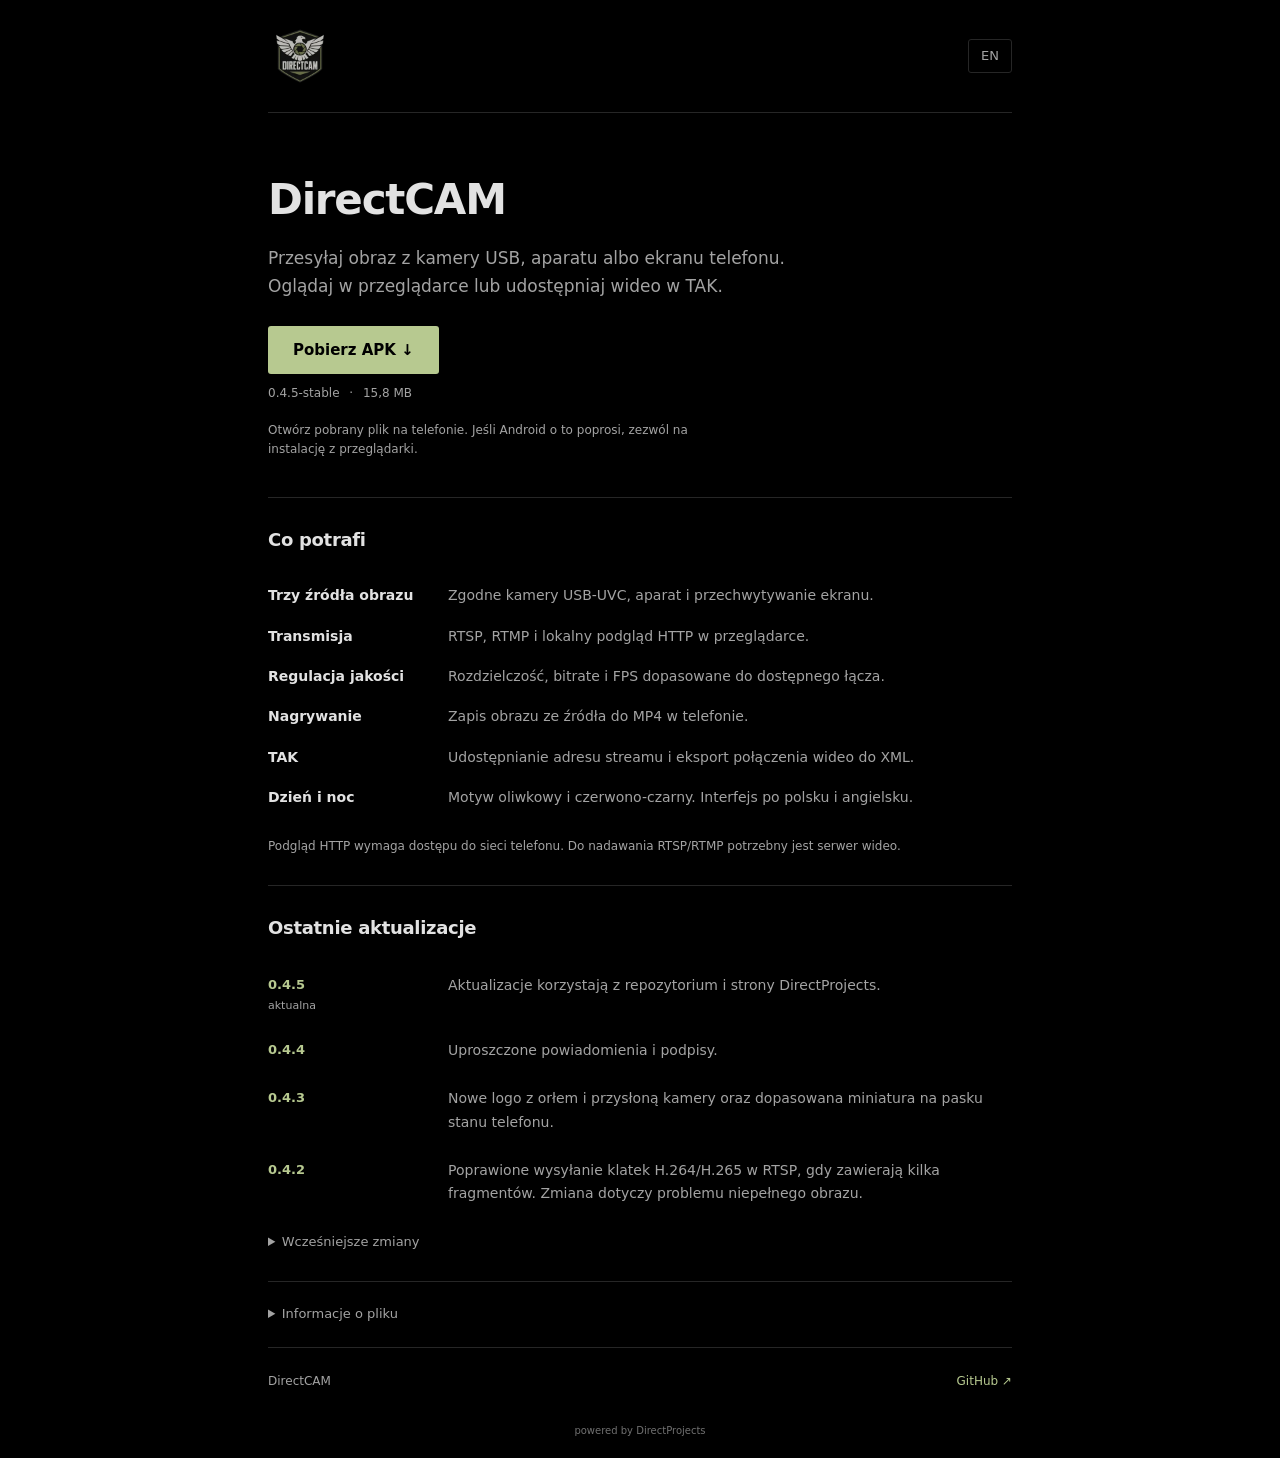
==== docs/index.html @ a18815ac "Add files via upload" ====
<!doctype html>
<html lang="pl">
<head>
  <meta charset="utf-8">
  <meta name="viewport" content="width=device-width, initial-scale=1">
  <meta name="theme-color" content="#000000">
  <meta name="description" content="DirectCAM na Androida. Transmisja obrazu z kamery USB, aparatu i ekranu telefonu. Pobierz aplikację i sprawdź ostatnie zmiany.">
  <link rel="canonical" href="https://directprojects.github.io/DirectCAM/">
  <link rel="icon" href="logo.webp" type="image/webp">
  <link rel="stylesheet" href="style.css">
  <title>DirectCAM</title>
</head>
<body>
  <header>
    <a class="brand" href="#"><img src="logo.webp" width="64" height="64" alt=""><span></span></a>
    <button id="language" type="button" aria-label="Switch to English">EN</button>
  </header>
  <main>
    <section class="intro" aria-labelledby="intro-title">
      <p class="eyebrow"></p>
      <h1 id="intro-title" data-en="DirectCAM">DirectCAM<br></h1>
      <p class="summary" data-en="Stream from a USB camera, your rear camera or your screen. Watch in a browser or share the video with TAK.">Przesyłaj obraz z kamery USB, aparatu albo ekranu telefonu. Oglądaj w przeglądarce lub udostępniaj wideo w TAK.</p>
      <a class="download" href="downloads/DirectCAM-0.4.5-stable.apk" download data-en="Download APK ↓">Pobierz APK ↓</a>
      <p class="meta">0.4.5-stable <span>·</span> 15,8 MB</p>
      <p class="install" data-en="Open the downloaded file on your phone. If Android asks, allow installation from your browser.">Otwórz pobrany plik na telefonie. Jeśli Android o to poprosi, zezwól na instalację z przeglądarki.</p>
    </section>

    <section aria-labelledby="features-title">
      <h2 id="features-title" data-en="What it does">Co potrafi</h2>
      <ul class="features">
        <li><strong data-en="Three video sources">Trzy źródła obrazu</strong><span data-en="Compatible USB-UVC cameras, rear camera and screen capture.">Zgodne kamery USB-UVC, aparat i przechwytywanie ekranu.</span></li>
        <li><strong data-en="Streaming">Transmisja</strong><span data-en="RTSP, RTMP and local HTTP preview in a browser.">RTSP, RTMP i lokalny podgląd HTTP w przeglądarce.</span></li>
        <li><strong data-en="Adjustable quality">Regulacja jakości</strong><span data-en="Resolution, bitrate and FPS settings for different connections.">Rozdzielczość, bitrate i FPS dopasowane do dostępnego łącza.</span></li>
        <li><strong data-en="Recording">Nagrywanie</strong><span data-en="Save source video to MP4 on your phone. Audio is off by default.">Zapis obrazu ze źródła do MP4 w telefonie.</span></li>
        <li><strong>TAK</strong><span data-en="Share the stream URL or export a video connection as XML.">Udostępnianie adresu streamu i eksport połączenia wideo do XML.</span></li>
        <li><strong data-en="Day and night">Dzień i noc</strong><span data-en="Olive and red-black themes. Polish and English interface.">Motyw oliwkowy i czerwono-czarny. Interfejs po polsku i angielsku.</span></li>
      </ul>
      <p class="note" data-en="HTTP viewers need network access to the phone. RTSP/RTMP streaming requires a video server.">Podgląd HTTP wymaga dostępu do sieci telefonu. Do nadawania RTSP/RTMP potrzebny jest serwer wideo.</p>
    </section>

    <section aria-labelledby="updates-title">
      <h2 id="updates-title" data-en="Recent updates">Ostatnie aktualizacje</h2>
      <article class="update"><h3>0.4.5 <span data-en="current">aktualna</span></h3><p data-en="Update checks now use the DirectProjects repository and website.">Aktualizacje korzystają z repozytorium i strony DirectProjects.</p></article>
      <article class="update"><h3>0.4.4</h3><p data-en="Simpler notifications and labels.">Uproszczone powiadomienia i podpisy.</p></article>
      <article class="update"><h3>0.4.3</h3><p data-en="New eagle and camera-aperture logo, plus a small matching status-bar icon.">Nowe logo z orłem i przysłoną kamery oraz dopasowana miniatura na pasku stanu telefonu.</p></article>
      <article class="update"><h3>0.4.2</h3><p data-en="Fixed RTSP packetization for H.264/H.265 frames containing multiple NAL units. The change addresses incomplete video frames.">Poprawione wysyłanie klatek H.264/H.265 w RTSP, gdy zawierają kilka fragmentów. Zmiana dotyczy problemu niepełnego obrazu.</p></article>
      <details class="older"><summary data-en="Earlier changes">Wcześniejsze zmiany</summary>
        <article class="update"><h3>0.4.1</h3><p data-en="Keep rear-camera orientation when the screen locks. TAK names follow the stream path, e.g. DirectCAM [stream1].">Zachowanie orientacji tylnej kamery po blokadzie ekranu. Nazwy w TAK zgodne ze ścieżką streamu, np. DirectCAM [stream1].</p></article>
        <article class="update"><h3>0.4.0</h3><p data-en="Browser preview with rotation, fullscreen and a quality-request button. Audio warning before streaming, a simpler interface and update checks.">Podgląd w przeglądarce z obrotem, pełnym ekranem i prośbą o lepszą jakość. Ostrzeżenie przed nadawaniem z dźwiękiem, uproszczony interfejs i sprawdzanie aktualizacji.</p></article>
      </details>
    </section>

    <details class="verification"><summary data-en="File details">Informacje o pliku</summary>
      <p>SHA-256</p><code>ff8d3329cf555292521db1cacf293e5ff6663a9e476c6faba5bb78098857b2be</code>
      <p><a href="https://www.virustotal.com/gui/file/ff8d3329cf555292521db1cacf293e5ff6663a9e476c6faba5bb78098857b2be" target="_blank" rel="noopener noreferrer" data-en="Check this file on VirusTotal ↗">Sprawdź plik w VirusTotal ↗</a></p>
      <p class="note" data-en="A scan result for this new version has not been verified.">Wynik skanu tej wersji został zweryfikowany.</p>
    </details>
  </main>
  <footer><span>DirectCAM</span><a href="https://github.com/directprojects/DirectCAM">GitHub ↗</a></footer>
  <p class="powered-by">powered by DirectProjects</p>
  <script src="app.js" defer></script>
</body>
</html>
---- docs/style.css ----
:root{color-scheme:dark;--bg:#000000;--text:#e2e2e2;--muted:#a3a3a3;--green:#b7c990;--line:#262626}
*{box-sizing:border-box}
html{background:var(--bg);font-family:system-ui,-apple-system,"Segoe UI",sans-serif;line-height:1.6;color:var(--text)}
body{max-width:800px;margin:0 auto;padding:0 28px}
a{color:var(--green);text-underline-offset:4px}
a:hover{color:#e0edc7}
button,a,summary{-webkit-tap-highlight-color:transparent}
:focus-visible{outline:2px solid var(--green);outline-offset:5px}
header{display:flex;align-items:center;justify-content:space-between;padding:24px 0;border-bottom:1px solid var(--line)}
.brand{display:flex;align-items:center;gap:14px;text-decoration:none;color:var(--text);font-size:20px;font-weight:650;letter-spacing:-.4px}
.brand img{display:block;object-fit:contain}
button{font:inherit;font-size:13px;color:var(--muted);background:none;border:1px solid var(--line);padding:6px 12px;cursor:pointer;border-radius:3px}
button:hover{border-color:var(--green);color:var(--green)}
.intro{padding:48px 0 38px}
.eyebrow{font-size:11px;letter-spacing:1.8px;color:var(--green);margin:0 0 14px}
h1{font-size:clamp(29px,5vw,42px);line-height:1.2;letter-spacing:-1.2px;font-weight:650;margin:0 0 20px;max-width:590px;text-wrap:balance}
.summary{max-width:570px;font-size:17px;color:var(--muted);margin:0 0 26px}
.download{display:inline-block;background:var(--green);color:var(--bg);padding:12px 25px;border-radius:3px;text-decoration:none;font-weight:650;font-size:15px}
.download:hover{background:#ccdaa9;color:var(--bg)}
.meta{font-size:12px;color:var(--muted);margin:10px 0}.meta span{padding:0 6px}
.install{font-size:12px;color:var(--muted);max-width:470px;margin:18px 0 0}
section+section{border-top:1px solid var(--line);padding:28px 0}
h2{font-size:18px;font-weight:600;margin:0 0 20px;letter-spacing:-.3px}
.features{list-style:none;padding:0;margin:0}
.features li{display:grid;grid-template-columns:160px 1fr;gap:20px;padding:9px 0;font-size:14px}
.features strong{font-weight:550;color:var(--text)}
.features span,.update p{color:var(--muted)}
.note{font-size:12px;color:var(--muted);margin:20px 0 0}
.update{display:grid;grid-template-columns:160px 1fr;gap:20px;padding:12px 0}
.update h3{font-size:13px;font-weight:600;color:var(--green);margin:0;line-height:1.7}
.update h3 span{display:block;font-size:11px;font-weight:400;color:var(--muted)}
.update p{font-size:14px;line-height:1.7;margin:0}
summary{cursor:pointer;color:var(--muted);font-size:13px;width:fit-content}
summary:hover{color:var(--green)}
.older{margin-top:14px}.older[open] summary{margin-bottom:12px}
.verification{border-top:1px solid var(--line);padding:22px 0;font-size:12px}
.verification p{margin:14px 0 6px}.verification code{display:block;overflow-wrap:anywhere;font-size:11px;color:var(--muted)}
footer{border-top:1px solid var(--line);display:flex;justify-content:space-between;padding:24px 0 32px;font-size:12px;color:var(--muted)}
footer a{text-decoration:none}
@media(max-width:520px){body{padding:0 22px}header{padding:18px 0}.brand img{width:48px;height:48px}.intro{padding:36px 0 30px}.summary{font-size:15px}.features li{display:block;padding:10px 0}.features strong{display:block;margin-bottom:2px}.update{grid-template-columns:64px 1fr;gap:14px}h1{letter-spacing:-.8px}}
.powered-by{margin:0 0 20px;text-align:center;font-size:10px;line-height:1.5;color:#707070;font-weight:400}
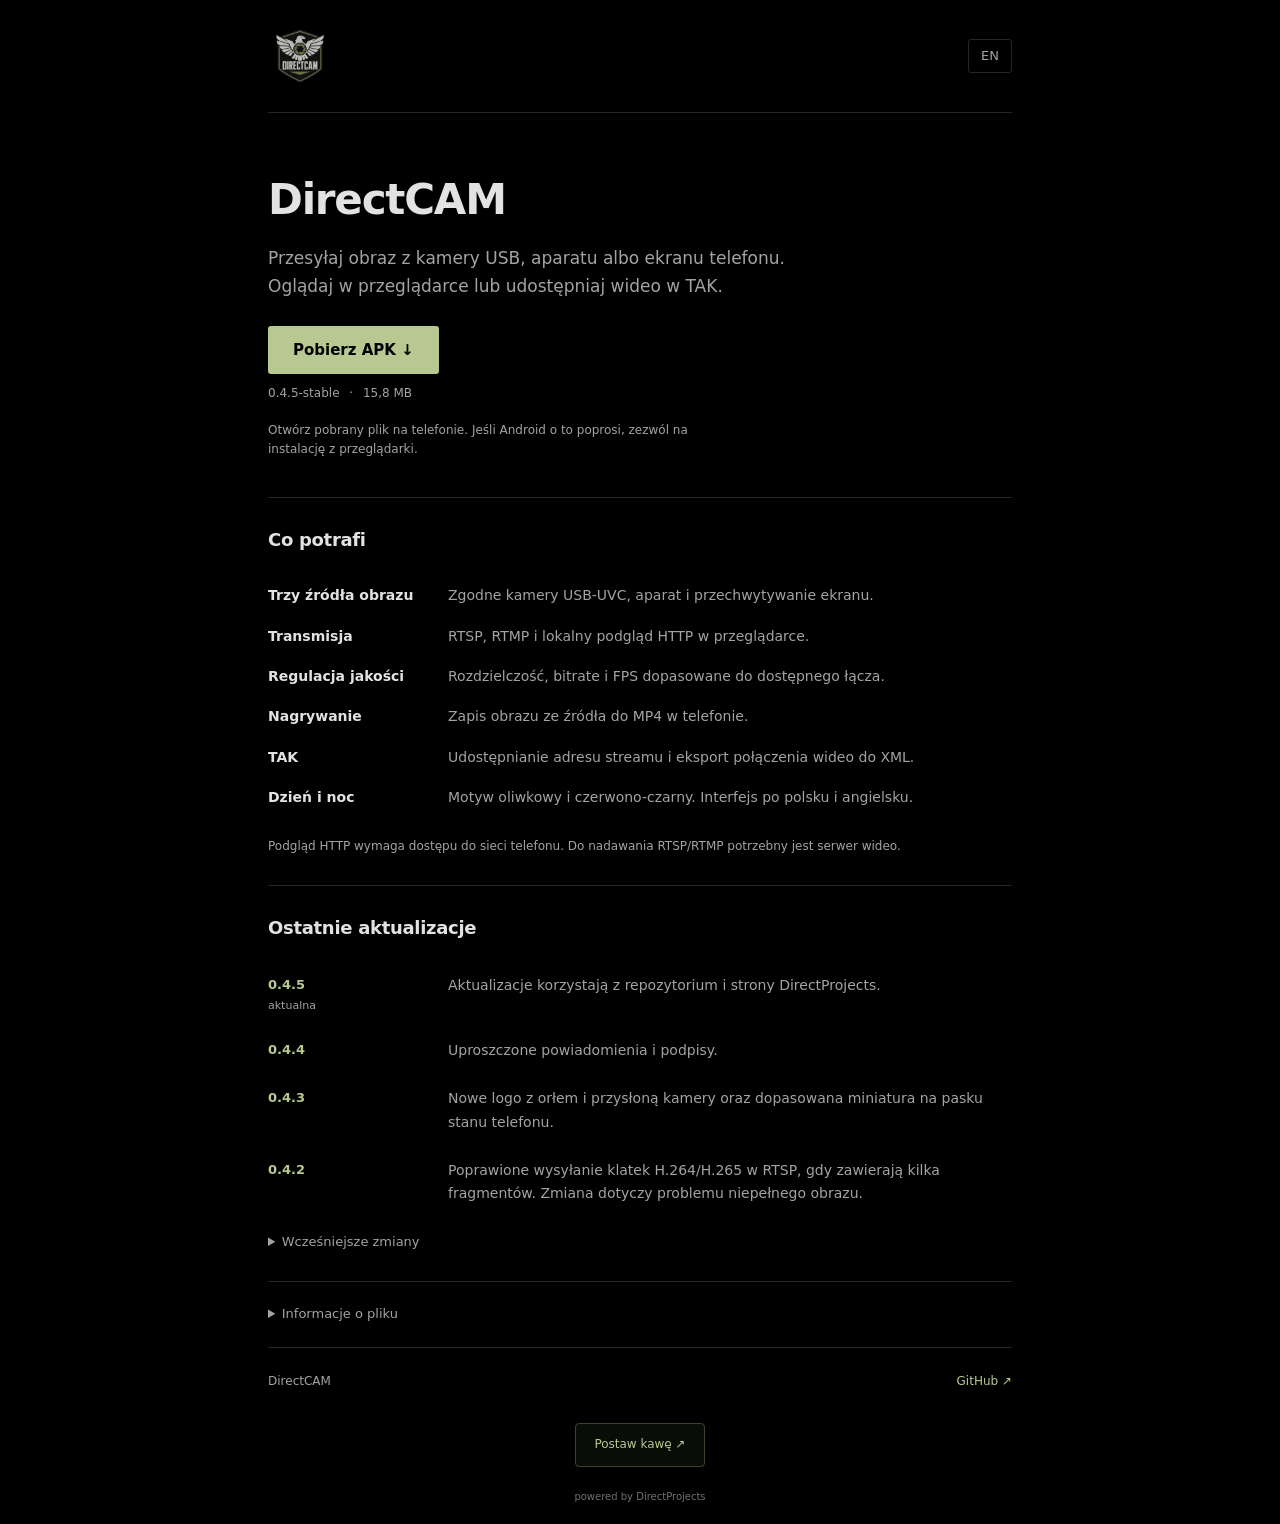
==== commit 8d1f0f2b: "Add files via upload" ====
--- a/docs/index.html
+++ b/docs/index.html
@@ -57,6 +57,7 @@
     </details>
   </main>
   <footer><span>DirectCAM</span><a href="https://github.com/directprojects/DirectCAM">GitHub ↗</a></footer>
+  <div class="support"><a class="coffee-link" href="https://buycoffee.to/directprojects" target="_blank" rel="noopener noreferrer" data-en="Buy me a coffee ↗">Postaw kawę ↗</a></div>
   <p class="powered-by">powered by DirectProjects</p>
   <script src="app.js" defer></script>
 </body>
--- a/docs/style.css
+++ b/docs/style.css
@@ -39,3 +39,7 @@
 footer a{text-decoration:none}
 @media(max-width:520px){body{padding:0 22px}header{padding:18px 0}.brand img{width:48px;height:48px}.intro{padding:36px 0 30px}.summary{font-size:15px}.features li{display:block;padding:10px 0}.features strong{display:block;margin-bottom:2px}.update{grid-template-columns:64px 1fr;gap:14px}h1{letter-spacing:-.8px}}
 .powered-by{margin:0 0 20px;text-align:center;font-size:10px;line-height:1.5;color:#707070;font-weight:400}
+.support{text-align:center;margin:0 0 22px}
+.coffee-link{display:inline-flex;align-items:center;justify-content:center;min-height:44px;padding:0 18px;border:1px solid #39432e;border-radius:4px;color:var(--green);background:#090c07;font-size:12px;text-decoration:none}
+.coffee-link:hover{background:#141b0e;border-color:var(--green)}
+.coffee-link:focus-visible{outline:2px solid var(--green);outline-offset:4px}
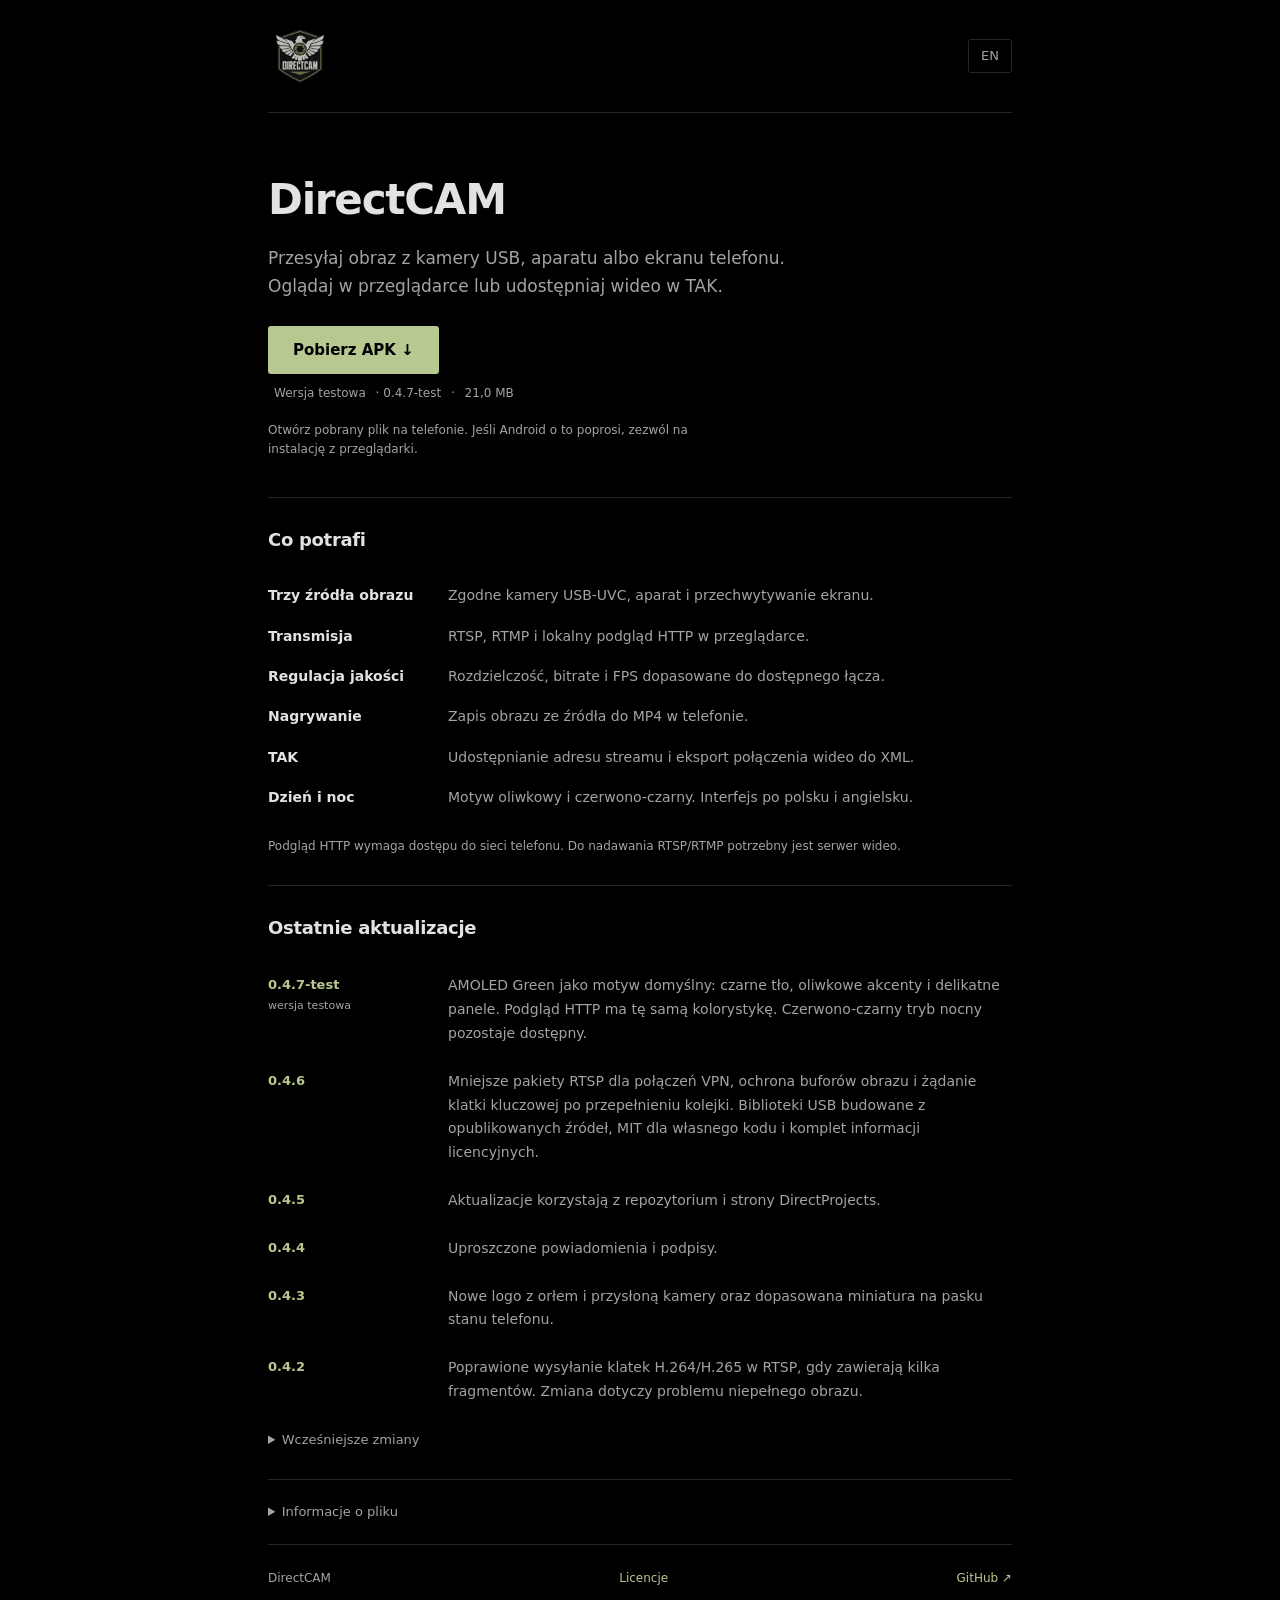
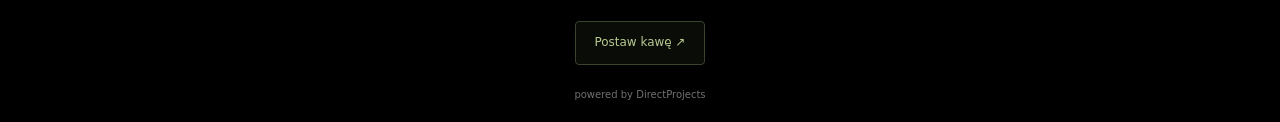
==== commit 9fccc5dc: "Add files via upload" ====
--- a/docs/index.html
+++ b/docs/index.html
@@ -1,64 +1,66 @@
-<!doctype html>
-<html lang="pl">
-<head>
-  <meta charset="utf-8">
-  <meta name="viewport" content="width=device-width, initial-scale=1">
-  <meta name="theme-color" content="#000000">
-  <meta name="description" content="DirectCAM na Androida. Transmisja obrazu z kamery USB, aparatu i ekranu telefonu. Pobierz aplikację i sprawdź ostatnie zmiany.">
-  <link rel="canonical" href="https://directprojects.github.io/DirectCAM/">
-  <link rel="icon" href="logo.webp" type="image/webp">
-  <link rel="stylesheet" href="style.css">
-  <title>DirectCAM</title>
-</head>
-<body>
-  <header>
-    <a class="brand" href="#"><img src="logo.webp" width="64" height="64" alt=""><span></span></a>
-    <button id="language" type="button" aria-label="Switch to English">EN</button>
-  </header>
-  <main>
-    <section class="intro" aria-labelledby="intro-title">
-      <p class="eyebrow"></p>
-      <h1 id="intro-title" data-en="DirectCAM">DirectCAM<br></h1>
-      <p class="summary" data-en="Stream from a USB camera, your rear camera or your screen. Watch in a browser or share the video with TAK.">Przesyłaj obraz z kamery USB, aparatu albo ekranu telefonu. Oglądaj w przeglądarce lub udostępniaj wideo w TAK.</p>
-      <a class="download" href="downloads/DirectCAM-0.4.5-stable.apk" download data-en="Download APK ↓">Pobierz APK ↓</a>
-      <p class="meta">0.4.5-stable <span>·</span> 15,8 MB</p>
-      <p class="install" data-en="Open the downloaded file on your phone. If Android asks, allow installation from your browser.">Otwórz pobrany plik na telefonie. Jeśli Android o to poprosi, zezwól na instalację z przeglądarki.</p>
-    </section>
-
-    <section aria-labelledby="features-title">
-      <h2 id="features-title" data-en="What it does">Co potrafi</h2>
-      <ul class="features">
-        <li><strong data-en="Three video sources">Trzy źródła obrazu</strong><span data-en="Compatible USB-UVC cameras, rear camera and screen capture.">Zgodne kamery USB-UVC, aparat i przechwytywanie ekranu.</span></li>
-        <li><strong data-en="Streaming">Transmisja</strong><span data-en="RTSP, RTMP and local HTTP preview in a browser.">RTSP, RTMP i lokalny podgląd HTTP w przeglądarce.</span></li>
-        <li><strong data-en="Adjustable quality">Regulacja jakości</strong><span data-en="Resolution, bitrate and FPS settings for different connections.">Rozdzielczość, bitrate i FPS dopasowane do dostępnego łącza.</span></li>
-        <li><strong data-en="Recording">Nagrywanie</strong><span data-en="Save source video to MP4 on your phone. Audio is off by default.">Zapis obrazu ze źródła do MP4 w telefonie.</span></li>
-        <li><strong>TAK</strong><span data-en="Share the stream URL or export a video connection as XML.">Udostępnianie adresu streamu i eksport połączenia wideo do XML.</span></li>
-        <li><strong data-en="Day and night">Dzień i noc</strong><span data-en="Olive and red-black themes. Polish and English interface.">Motyw oliwkowy i czerwono-czarny. Interfejs po polsku i angielsku.</span></li>
-      </ul>
-      <p class="note" data-en="HTTP viewers need network access to the phone. RTSP/RTMP streaming requires a video server.">Podgląd HTTP wymaga dostępu do sieci telefonu. Do nadawania RTSP/RTMP potrzebny jest serwer wideo.</p>
-    </section>
-
-    <section aria-labelledby="updates-title">
-      <h2 id="updates-title" data-en="Recent updates">Ostatnie aktualizacje</h2>
-      <article class="update"><h3>0.4.5 <span data-en="current">aktualna</span></h3><p data-en="Update checks now use the DirectProjects repository and website.">Aktualizacje korzystają z repozytorium i strony DirectProjects.</p></article>
-      <article class="update"><h3>0.4.4</h3><p data-en="Simpler notifications and labels.">Uproszczone powiadomienia i podpisy.</p></article>
-      <article class="update"><h3>0.4.3</h3><p data-en="New eagle and camera-aperture logo, plus a small matching status-bar icon.">Nowe logo z orłem i przysłoną kamery oraz dopasowana miniatura na pasku stanu telefonu.</p></article>
-      <article class="update"><h3>0.4.2</h3><p data-en="Fixed RTSP packetization for H.264/H.265 frames containing multiple NAL units. The change addresses incomplete video frames.">Poprawione wysyłanie klatek H.264/H.265 w RTSP, gdy zawierają kilka fragmentów. Zmiana dotyczy problemu niepełnego obrazu.</p></article>
-      <details class="older"><summary data-en="Earlier changes">Wcześniejsze zmiany</summary>
-        <article class="update"><h3>0.4.1</h3><p data-en="Keep rear-camera orientation when the screen locks. TAK names follow the stream path, e.g. DirectCAM [stream1].">Zachowanie orientacji tylnej kamery po blokadzie ekranu. Nazwy w TAK zgodne ze ścieżką streamu, np. DirectCAM [stream1].</p></article>
-        <article class="update"><h3>0.4.0</h3><p data-en="Browser preview with rotation, fullscreen and a quality-request button. Audio warning before streaming, a simpler interface and update checks.">Podgląd w przeglądarce z obrotem, pełnym ekranem i prośbą o lepszą jakość. Ostrzeżenie przed nadawaniem z dźwiękiem, uproszczony interfejs i sprawdzanie aktualizacji.</p></article>
-      </details>
-    </section>
-
-    <details class="verification"><summary data-en="File details">Informacje o pliku</summary>
-      <p>SHA-256</p><code>ff8d3329cf555292521db1cacf293e5ff6663a9e476c6faba5bb78098857b2be</code>
-      <p><a href="https://www.virustotal.com/gui/file/ff8d3329cf555292521db1cacf293e5ff6663a9e476c6faba5bb78098857b2be" target="_blank" rel="noopener noreferrer" data-en="Check this file on VirusTotal ↗">Sprawdź plik w VirusTotal ↗</a></p>
-      <p class="note" data-en="A scan result for this new version has not been verified.">Wynik skanu tej wersji został zweryfikowany.</p>
-    </details>
-  </main>
-  <footer><span>DirectCAM</span><a href="https://github.com/directprojects/DirectCAM">GitHub ↗</a></footer>
-  <div class="support"><a class="coffee-link" href="https://buycoffee.to/directprojects" target="_blank" rel="noopener noreferrer" data-en="Buy me a coffee ↗">Postaw kawę ↗</a></div>
-  <p class="powered-by">powered by DirectProjects</p>
-  <script src="app.js" defer></script>
-</body>
-</html>
+<!doctype html>
+<html lang="pl">
+<head>
+  <meta charset="utf-8">
+  <meta name="viewport" content="width=device-width, initial-scale=1">
+  <meta name="theme-color" content="#000000">
+  <meta name="description" content="DirectCAM na Androida. Transmisja obrazu z kamery USB, aparatu i ekranu telefonu. Pobierz aplikację i sprawdź ostatnie zmiany.">
+  <link rel="canonical" href="https://directprojects.github.io/DirectCAM/">
+  <link rel="icon" href="logo.webp" type="image/webp">
+  <link rel="stylesheet" href="style.css">
+  <title>DirectCAM</title>
+</head>
+<body>
+  <header>
+    <a class="brand" href="#"><img src="logo.webp" width="64" height="64" alt=""><span></span></a>
+    <button id="language" type="button" aria-label="Switch to English">EN</button>
+  </header>
+  <main>
+    <section class="intro" aria-labelledby="intro-title">
+      <p class="eyebrow"></p>
+      <h1 id="intro-title" data-en="DirectCAM">DirectCAM<br></h1>
+      <p class="summary" data-en="Stream from a USB camera, your rear camera or your screen. Watch in a browser or share the video with TAK.">Przesyłaj obraz z kamery USB, aparatu albo ekranu telefonu. Oglądaj w przeglądarce lub udostępniaj wideo w TAK.</p>
+      <a class="download" href="https://github.com/directprojects/DirectCAM/releases/download/v0.4.7-test/DirectCAM-0.4.7-test.apk" data-en="Download APK ↓">Pobierz APK ↓</a>
+      <p class="meta"><span data-en="Test release">Wersja testowa</span> · 0.4.7-test <span>·</span> 21,0 MB</p>
+      <p class="install" data-en="Open the downloaded file on your phone. If Android asks, allow installation from your browser.">Otwórz pobrany plik na telefonie. Jeśli Android o to poprosi, zezwól na instalację z przeglądarki.</p>
+    </section>
+
+    <section aria-labelledby="features-title">
+      <h2 id="features-title" data-en="What it does">Co potrafi</h2>
+      <ul class="features">
+        <li><strong data-en="Three video sources">Trzy źródła obrazu</strong><span data-en="Compatible USB-UVC cameras, rear camera and screen capture.">Zgodne kamery USB-UVC, aparat i przechwytywanie ekranu.</span></li>
+        <li><strong data-en="Streaming">Transmisja</strong><span data-en="RTSP, RTMP and local HTTP preview in a browser.">RTSP, RTMP i lokalny podgląd HTTP w przeglądarce.</span></li>
+        <li><strong data-en="Adjustable quality">Regulacja jakości</strong><span data-en="Resolution, bitrate and FPS settings for different connections.">Rozdzielczość, bitrate i FPS dopasowane do dostępnego łącza.</span></li>
+        <li><strong data-en="Recording">Nagrywanie</strong><span data-en="Save source video to MP4 on your phone. Audio is off by default.">Zapis obrazu ze źródła do MP4 w telefonie.</span></li>
+        <li><strong>TAK</strong><span data-en="Share the stream URL or export a video connection as XML.">Udostępnianie adresu streamu i eksport połączenia wideo do XML.</span></li>
+        <li><strong data-en="Day and night">Dzień i noc</strong><span data-en="Olive and red-black themes. Polish and English interface.">Motyw oliwkowy i czerwono-czarny. Interfejs po polsku i angielsku.</span></li>
+      </ul>
+      <p class="note" data-en="HTTP viewers need network access to the phone. RTSP/RTMP streaming requires a video server.">Podgląd HTTP wymaga dostępu do sieci telefonu. Do nadawania RTSP/RTMP potrzebny jest serwer wideo.</p>
+    </section>
+
+    <section aria-labelledby="updates-title">
+      <h2 id="updates-title" data-en="Recent updates">Ostatnie aktualizacje</h2>
+      <article class="update"><h3>0.4.7-test <span data-en="test release">wersja testowa</span></h3><p data-en="AMOLED Green is now the default theme: a black background, olive green accents and subtle panels. The HTTP viewer uses the same palette. The red and black night mode remains available.">AMOLED Green jako motyw domyślny: czarne tło, oliwkowe akcenty i delikatne panele. Podgląd HTTP ma tę samą kolorystykę. Czerwono-czarny tryb nocny pozostaje dostępny.</p></article>
+      <article class="update"><h3>0.4.6</h3><p data-en="Smaller RTSP packets for VPN connections, protected frame buffers and keyframe recovery after send-queue overflow. USB libraries built from published source, MIT licensing for original code and full license information.">Mniejsze pakiety RTSP dla połączeń VPN, ochrona buforów obrazu i żądanie klatki kluczowej po przepełnieniu kolejki. Biblioteki USB budowane z opublikowanych źródeł, MIT dla własnego kodu i komplet informacji licencyjnych.</p></article>
+      <article class="update"><h3>0.4.5</h3><p data-en="Update checks now use the DirectProjects repository and website.">Aktualizacje korzystają z repozytorium i strony DirectProjects.</p></article>
+      <article class="update"><h3>0.4.4</h3><p data-en="Simpler notifications and labels.">Uproszczone powiadomienia i podpisy.</p></article>
+      <article class="update"><h3>0.4.3</h3><p data-en="New eagle and camera-aperture logo, plus a small matching status-bar icon.">Nowe logo z orłem i przysłoną kamery oraz dopasowana miniatura na pasku stanu telefonu.</p></article>
+      <article class="update"><h3>0.4.2</h3><p data-en="Fixed RTSP packetization for H.264/H.265 frames containing multiple NAL units. The change addresses incomplete video frames.">Poprawione wysyłanie klatek H.264/H.265 w RTSP, gdy zawierają kilka fragmentów. Zmiana dotyczy problemu niepełnego obrazu.</p></article>
+      <details class="older"><summary data-en="Earlier changes">Wcześniejsze zmiany</summary>
+        <article class="update"><h3>0.4.1</h3><p data-en="Keep rear-camera orientation when the screen locks. TAK names follow the stream path, e.g. DirectCAM [stream1].">Zachowanie orientacji tylnej kamery po blokadzie ekranu. Nazwy w TAK zgodne ze ścieżką streamu, np. DirectCAM [stream1].</p></article>
+        <article class="update"><h3>0.4.0</h3><p data-en="Browser preview with rotation, fullscreen and a quality-request button. Audio warning before streaming, a simpler interface and update checks.">Podgląd w przeglądarce z obrotem, pełnym ekranem i prośbą o lepszą jakość. Ostrzeżenie przed nadawaniem z dźwiękiem, uproszczony interfejs i sprawdzanie aktualizacji.</p></article>
+      </details>
+    </section>
+
+    <details class="verification"><summary data-en="File details">Informacje o pliku</summary>
+      <p>SHA-256</p><code>b733a387e6fd7fa8d9112560b0a9057b092347f6f6c827b62dca3e370ec6a650</code>
+      <p><a href="https://www.virustotal.com/gui/file/b733a387e6fd7fa8d9112560b0a9057b092347f6f6c827b62dca3e370ec6a650" target="_blank" rel="noopener noreferrer" data-en="Check this file on VirusTotal ↗">Sprawdź plik w VirusTotal ↗</a></p>
+      <p class="note" data-en="A scan result for this new version has not been verified.">Wynik skanu tej nowej wersji nie został zweryfikowany.</p>
+    </details>
+  </main>
+  <footer><span>DirectCAM</span><a href="legal.html" data-en="Licenses">Licencje</a><a href="https://github.com/directprojects/DirectCAM">GitHub ↗</a></footer>
+  <div class="support"><a class="coffee-link" href="https://buycoffee.to/directprojects" target="_blank" rel="noopener noreferrer" data-en="Buy me a coffee ↗">Postaw kawę ↗</a></div>
+  <p class="powered-by">powered by DirectProjects</p>
+  <script src="app.js" defer></script>
+</body>
+</html>
